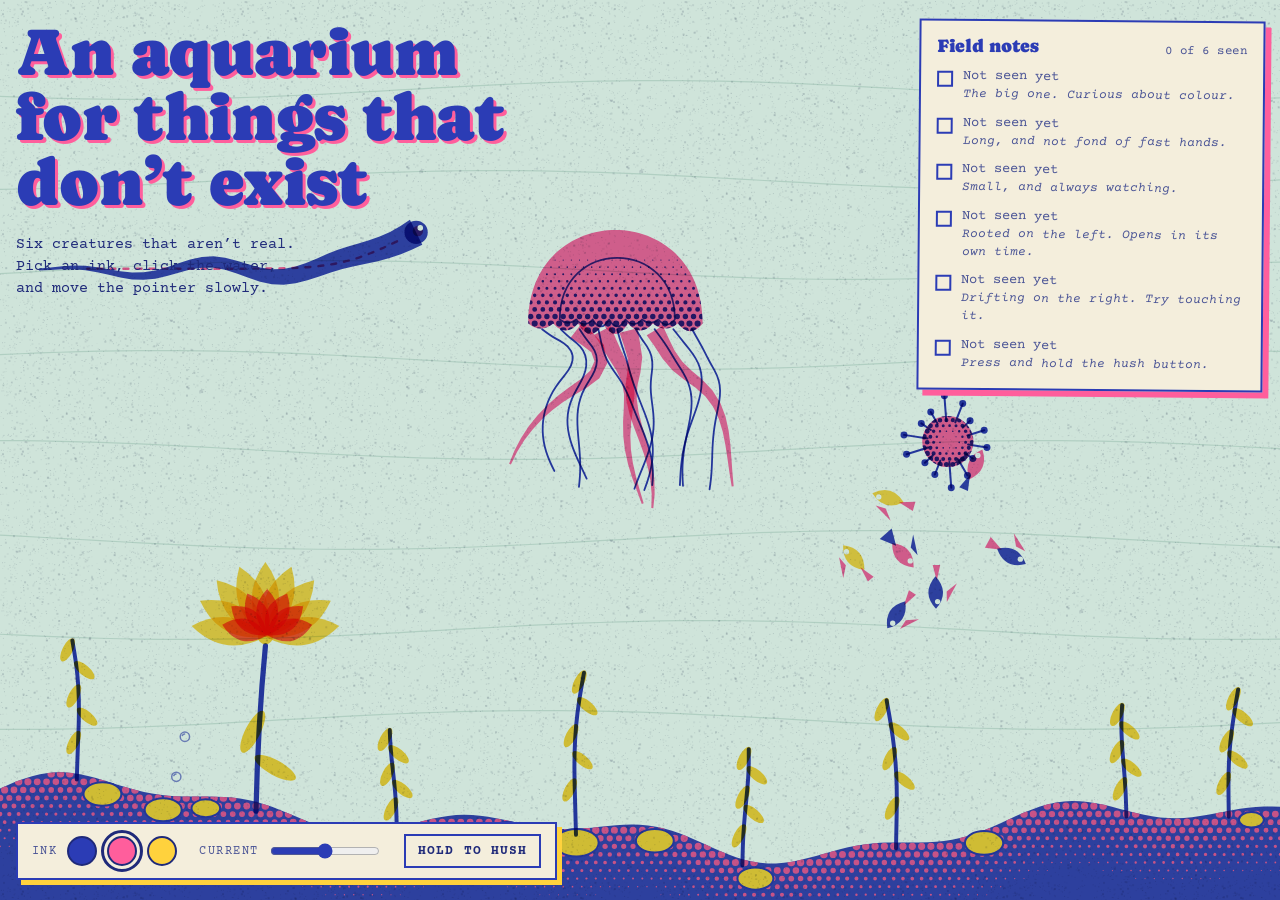
==== aquarium/index.html @ e8ab8d76 "Replace Moodmate card with An Aquarium for Things That Don't Exist - Add aquarium/ interactive ecosy" ====
<!doctype html>
<html lang="en">
<head>
<meta charset="utf-8">
<meta name="viewport" content="width=device-width, initial-scale=1, viewport-fit=cover">
<title>An Aquarium for Things That Don&rsquo;t Exist</title>
<meta name="description" content="An interactive tank of six invented creatures. Drop ink, move slowly, and fill in the field notes.">
<link rel="preconnect" href="https://fonts.googleapis.com">
<link rel="preconnect" href="https://fonts.gstatic.com" crossorigin>
<link href="https://fonts.googleapis.com/css2?family=Caprasimo&family=Courier+Prime:wght@400;700&display=swap" rel="stylesheet">
<link rel="stylesheet" href="style.css">
</head>
<body>
<div class="stage">
  <canvas id="tank" role="img" aria-label="A tank of five invented sea creatures that react to your pointer: a jellyfish, a ribbon, a small shoal, a flower and a spiky spore."></canvas>
  <div class="ui">
    <header class="title">
      <h1>An aquarium for things that don&rsquo;t exist</h1>
      <p>Six creatures that aren&rsquo;t real. Pick an ink, click the water, and move the pointer slowly.</p>
    </header>

    <aside class="notes" id="notes">
      <button class="notes-toggle" id="notesToggle" aria-expanded="false" aria-controls="sheet">Field notes <span id="count2">0/6</span></button>
      <section class="sheet panel" id="sheet" aria-label="Field notes">
        <div class="sheet-head"><h2>Field notes</h2><span class="count" id="count">0 of 6 seen</span></div>
        <ol id="list"></ol>
      </section>
    </aside>

    <div class="tray panel">
      <div class="grp" role="radiogroup" aria-label="Ink colour">
        <span class="lab">Ink</span>
        <button class="pot" data-ink="0" role="radio" aria-checked="false" aria-label="Blue ink"></button>
        <button class="pot" data-ink="1" role="radio" aria-checked="true" aria-label="Pink ink"></button>
        <button class="pot" data-ink="2" role="radio" aria-checked="false" aria-label="Yellow ink"></button>
      </div>
      <label class="grp" for="current"><span class="lab">Current</span><input id="current" type="range" min="0" max="100" value="50"></label>
      <button class="hush" id="hush" type="button">Hold to hush</button>
    </div>
  </div>
</div>
<script src="script.js"></script>
</body>
</html>
---- aquarium/style.css ----
/* Layout: one full-bleed tank. Title top-left, a field-notes sheet top-right, a small ink tray bottom-left.
     Look: three-ink print on pale water. Shapes overlap with multiply, so blue + yellow makes green, pink + blue makes plum.
     This page commits to one look, so it keeps a single light palette. */
  :root {
    --water: #cfe4da;
    --blue: #2b3cb5;
    --pink: #ff5e9c;
    --yellow: #ffd23d;
    --paper: #f4eedc;
    --text: #1f2a7a;
    --muted: #4b5596;
    --display: 'Caprasimo', 'Cooper Black', Georgia, serif;
    --mono: 'Courier Prime', 'Courier New', monospace;
    color-scheme: light;
  }
  html, body { height: 100%; margin: 0; }
  body {
    background: var(--water);
    color: var(--text);
    font-family: var(--mono);
    overflow: hidden;
  }
  .stage {
    position: relative;
    height: 100%;
    box-sizing: border-box;
    padding-left: max(16px, env(safe-area-inset-left, 0px));
    padding-right: max(16px, env(safe-area-inset-right, 0px));
  }
  #tank {
    position: absolute; inset: 0; width: 100%; height: 100%;
    display: block; touch-action: none; background: var(--water);
  }
  .ui {
    position: relative; height: 100%; box-sizing: border-box;
    display: grid; grid-template-columns: minmax(0, 1fr) auto; grid-template-rows: auto 1fr auto;
    column-gap: 24px; padding-block: 20px;
    pointer-events: none;
  }
  .title { grid-column: 1; grid-row: 1; min-width: 0; }
  .title h1 {
    margin: 0; font-family: var(--display); font-weight: 400;
    font-size: clamp(2.1rem, 5.2vw, 4.4rem); line-height: 0.98; letter-spacing: -0.01em;
    max-width: 9.5em; text-wrap: balance;
    color: var(--blue);
    text-shadow: 0.045em 0.045em 0 var(--pink);
  }
  .title p {
    margin: 18px 0 0; max-width: 31ch; font-size: 0.95rem; line-height: 1.45; color: var(--text);
  }
  .notes { grid-column: 2; grid-row: 1; align-self: start; pointer-events: auto; position: relative; }
  .panel {
    background: var(--paper); border: 2px solid var(--blue); border-radius: 0;
    pointer-events: auto;
  }
  .sheet { width: 310px; padding: 14px 16px 16px; box-shadow: 6px 6px 0 var(--pink); transform: rotate(0.5deg); }
  .sheet-head { display: flex; justify-content: space-between; align-items: baseline; gap: 12px; margin-bottom: 12px; }
  .sheet-head h2 { margin: 0; font-family: var(--display); font-weight: 400; font-size: 1.15rem; color: var(--blue); }
  .count { font-size: 0.78rem; letter-spacing: 0.04em; color: var(--muted); }
  .sheet ol { list-style: none; margin: 0; padding: 0; display: grid; gap: 11px; }
  .sheet li { display: grid; grid-template-columns: 16px minmax(0, 1fr); gap: 10px; padding: 2px 4px; margin: -2px -4px; }
  .tick { width: 12px; height: 12px; margin-top: 3px; border: 2px solid var(--blue); background: transparent; }
  li.seen .tick { background: var(--pink); }
  .nm { display: block; font-weight: 700; font-size: 0.86rem; }
  li:not(.seen) .nm { color: var(--muted); font-weight: 400; }
  .tx { display: block; margin-top: 2px; font-size: 0.8rem; line-height: 1.38; }
  li:not(.seen) .tx { color: var(--muted); font-style: italic; }
  li.new { animation: flash 1.6s ease-out 1; }
  @keyframes flash { 0% { background: var(--yellow); } 100% { background: transparent; } }
  .notes-toggle { display: none; }

  .tray {
    grid-column: 1 / -1; grid-row: 3; justify-self: start;
    display: flex; flex-wrap: wrap; align-items: center; gap: 12px 22px;
    padding: 10px 14px; box-shadow: 5px 5px 0 var(--yellow); max-width: 100%; box-sizing: border-box;
  }
  .grp { display: flex; align-items: center; gap: 10px; }
  .lab { font-size: 0.75rem; letter-spacing: 0.12em; text-transform: uppercase; color: var(--muted); }
  .pot {
    width: 30px; height: 30px; border-radius: 50%; border: 2px solid var(--text); padding: 0; cursor: pointer;
    outline: 0 solid transparent; outline-offset: 3px; transition: outline-width 0.12s;
  }
  .pot[aria-checked="true"] { outline: 3px solid var(--text); }
  .pot[data-ink="0"] { background: var(--blue); }
  .pot[data-ink="1"] { background: var(--pink); }
  .pot[data-ink="2"] { background: var(--yellow); }
  input[type="range"] { width: 110px; accent-color: var(--blue); }
  .hush {
    font: 700 0.8rem var(--mono); letter-spacing: 0.08em; text-transform: uppercase; color: var(--text);
    background: transparent; border: 2px solid var(--blue); border-radius: 0; padding: 8px 12px; cursor: pointer;
    user-select: none; -webkit-user-select: none; touch-action: none;
  }
  .hush.on { background: var(--pink); }
  button:focus-visible, input:focus-visible { outline: 3px solid var(--pink); outline-offset: 2px; }

  @media (max-width: 720px) {
    .ui { grid-template-columns: minmax(0, 1fr); grid-template-rows: auto auto 1fr auto; padding-block: 14px; }
    .title h1 { max-width: 8em; }
    .notes { grid-column: 1; grid-row: 2; margin-top: 14px; justify-self: start; }
    .notes-toggle {
      display: inline-block; font: 700 0.8rem var(--mono); letter-spacing: 0.06em; text-transform: uppercase;
      color: var(--text); background: var(--paper); border: 2px solid var(--blue); padding: 8px 12px;
      box-shadow: 4px 4px 0 var(--pink); cursor: pointer; border-radius: 0;
    }
    .sheet { display: none; position: absolute; top: calc(100% + 10px); left: 0; width: min(340px, calc(100vw - 32px)); max-height: 60vh; overflow: auto; z-index: 3; }
    .notes.open .sheet { display: block; }
    .tray { grid-row: 4; gap: 10px 14px; padding: 8px 10px; }
    .tray .grp:first-child .lab { display: none; }
    input[type="range"] { width: 76px; }
  }
  @media (prefers-reduced-motion: reduce) { li.new { animation: none; } }
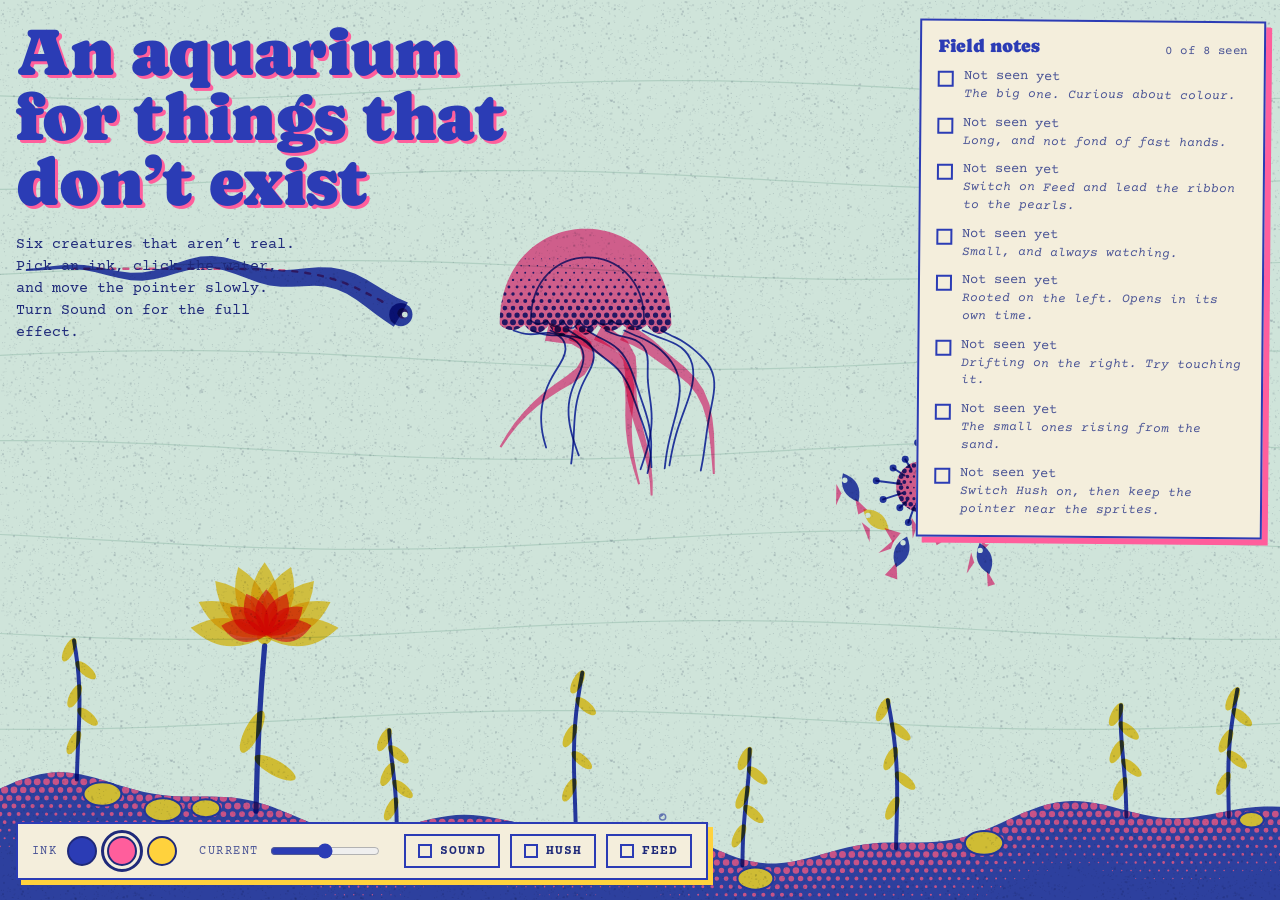
==== commit 8050a6e2: "Upgrade aquarium with sound, Feed game and 8 field notes - Install provided v2 build (index.html, st" ====
--- a/aquarium/index.html
+++ b/aquarium/index.html
@@ -16,7 +16,7 @@
   <div class="ui">
     <header class="title">
       <h1>An aquarium for things that don&rsquo;t exist</h1>
-      <p>Six creatures that aren&rsquo;t real. Pick an ink, click the water, and move the pointer slowly.</p>
+      <p>Six creatures that aren&rsquo;t real. Pick an ink, click the water, and move the pointer slowly. Turn Sound on for the full effect.</p>
     </header>
 
     <aside class="notes" id="notes">
@@ -35,7 +35,12 @@
         <button class="pot" data-ink="2" role="radio" aria-checked="false" aria-label="Yellow ink"></button>
       </div>
       <label class="grp" for="current"><span class="lab">Current</span><input id="current" type="range" min="0" max="100" value="50"></label>
-      <button class="hush" id="hush" type="button">Hold to hush</button>
+      <div class="grp">
+        <button class="tog" id="sound" type="button" aria-pressed="false"><i class="led"></i>Sound</button>
+        <button class="tog" id="hush" type="button" aria-pressed="false"><i class="led"></i>Hush</button>
+        <button class="tog" id="game" type="button" aria-pressed="false"><i class="led"></i>Feed</button>
+        <span class="hud" id="hud" hidden aria-live="polite"></span>
+      </div>
     </div>
   </div>
 </div>
--- a/aquarium/style.css
+++ b/aquarium/style.css
@@ -85,12 +85,17 @@
   .pot[data-ink="1"] { background: var(--pink); }
   .pot[data-ink="2"] { background: var(--yellow); }
   input[type="range"] { width: 110px; accent-color: var(--blue); }
-  .hush {
+  .tog {
+    display: inline-flex; align-items: center; gap: 8px;
     font: 700 0.8rem var(--mono); letter-spacing: 0.08em; text-transform: uppercase; color: var(--text);
     background: transparent; border: 2px solid var(--blue); border-radius: 0; padding: 8px 12px; cursor: pointer;
-    user-select: none; -webkit-user-select: none; touch-action: none;
+    user-select: none; -webkit-user-select: none;
   }
-  .hush.on { background: var(--pink); }
+  [hidden] { display: none !important; }
+  .hud { font-size: 0.78rem; letter-spacing: 0.04em; white-space: nowrap; }
+  .tog .led { width: 10px; height: 10px; border: 2px solid var(--blue); display: inline-block; }
+  .tog[aria-pressed="true"] { background: var(--yellow); }
+  .tog[aria-pressed="true"] .led { background: var(--pink); }
   button:focus-visible, input:focus-visible { outline: 3px solid var(--pink); outline-offset: 2px; }
 
   @media (max-width: 720px) {
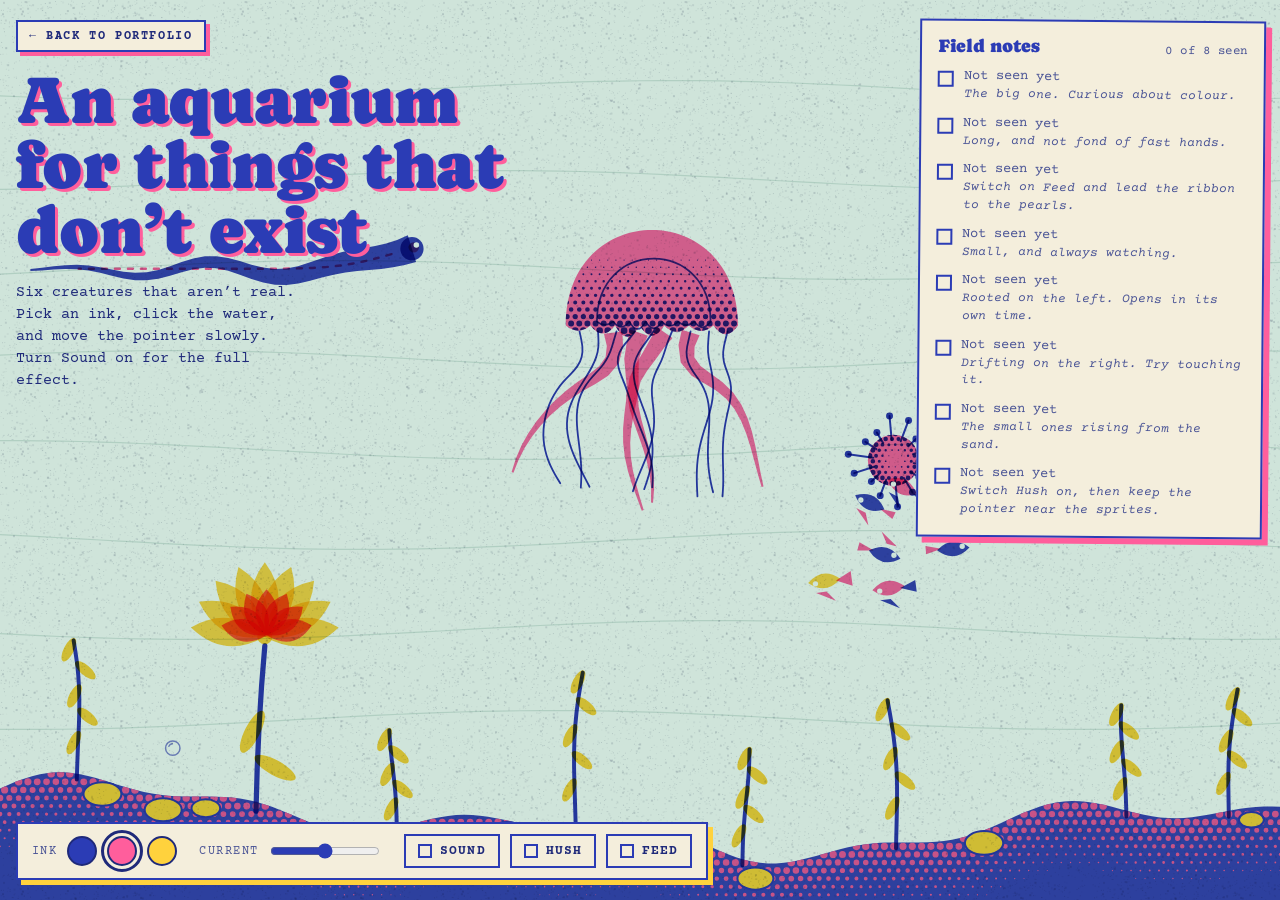
==== commit c902699f: "Add Back to portfolio link on aquarium page - Top-left printed-paper link that opens the portfolio h" ====
--- a/aquarium/index.html
+++ b/aquarium/index.html
@@ -15,6 +15,7 @@
   <canvas id="tank" role="img" aria-label="A tank of five invented sea creatures that react to your pointer: a jellyfish, a ribbon, a small shoal, a flower and a spiky spore."></canvas>
   <div class="ui">
     <header class="title">
+      <a class="back panel" href="../index.html">&larr; Back to portfolio</a>
       <h1>An aquarium for things that don&rsquo;t exist</h1>
       <p>Six creatures that aren&rsquo;t real. Pick an ink, click the water, and move the pointer slowly. Turn Sound on for the full effect.</p>
     </header>
--- a/aquarium/style.css
+++ b/aquarium/style.css
@@ -48,6 +48,13 @@
   .title p {
     margin: 18px 0 0; max-width: 31ch; font-size: 0.95rem; line-height: 1.45; color: var(--text);
   }
+  .back {
+    display: inline-block; margin: 0 0 16px;
+    font: 700 0.72rem var(--mono); letter-spacing: 0.14em; text-transform: uppercase;
+    color: var(--text); text-decoration: none; padding: 7px 11px; box-shadow: 4px 4px 0 var(--pink);
+  }
+  .back:hover { background: var(--yellow); }
+  .back:focus-visible { outline: 3px solid var(--pink); outline-offset: 2px; }
   .notes { grid-column: 2; grid-row: 1; align-self: start; pointer-events: auto; position: relative; }
   .panel {
     background: var(--paper); border: 2px solid var(--blue); border-radius: 0;
